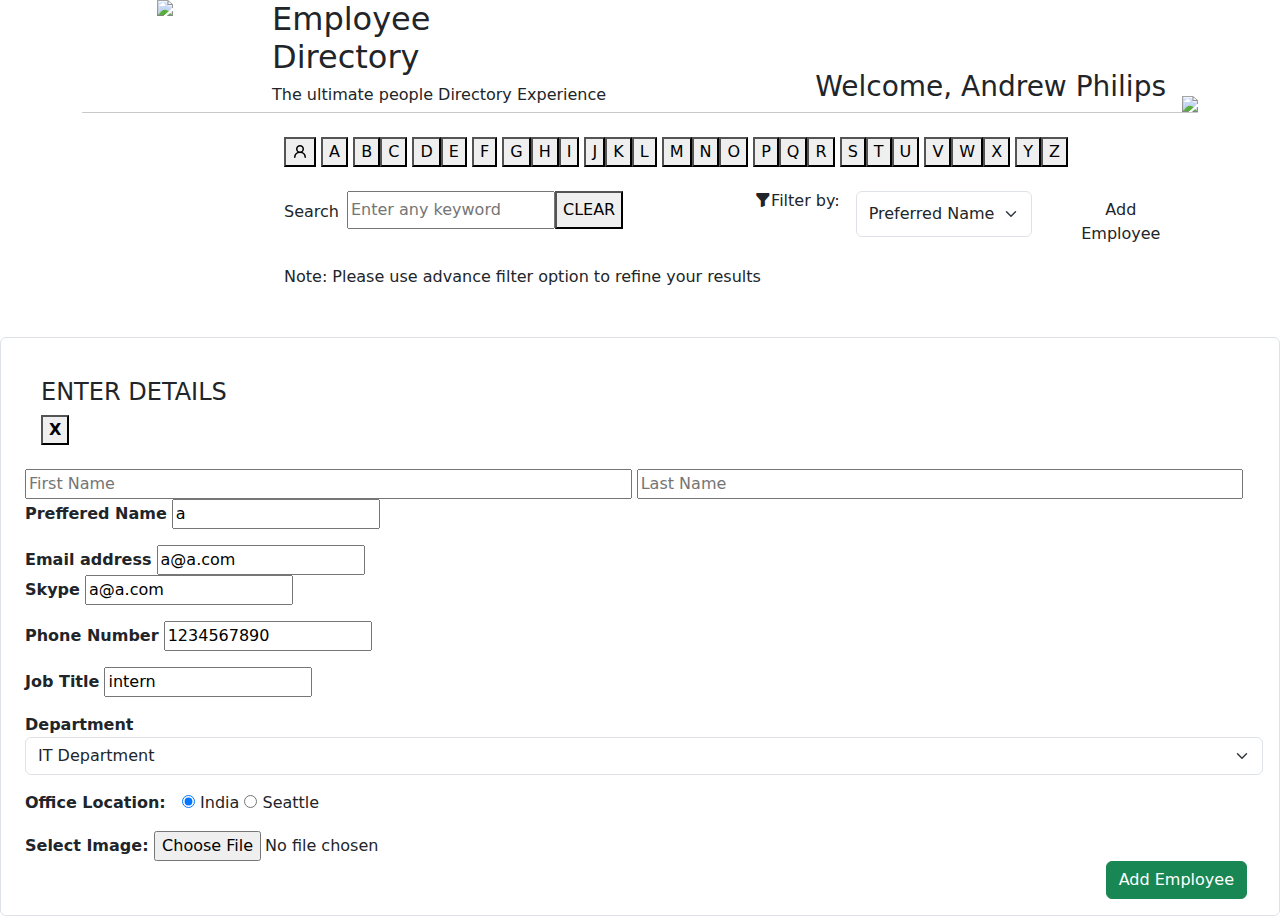
==== index.html @ d5c7f79e "Final Changes" ====
<!doctype html>
<html lang="en">

<head>
    <meta charset="utf-8">
    <meta name="viewport" content="width=device-width, initial-scale=1">
    <title>Saketa</title>
    <link href="https://cdn.jsdelivr.net/npm/bootstrap@5.2.1/dist/css/bootstrap.min.css" rel="stylesheet">

    <script defer src="https://cdn.jsdelivr.net/npm/bootstrap@5.2.1/dist/js/bootstrap.bundle.min.js"></script>

    <link rel="stylesheet" href="index.css">
    <link rel="stylesheet" href="https://cdn.jsdelivr.net/npm/bootstrap-icons@1.8.3/font/bootstrap-icons.css">
    <script defer src="index2.js"></script>
</head>

<body>
    <nav class="container mb-4">
        <div class="row ">
            <div class="col-lg-2 p-0 d-flex justify-content-center"><img src="images/saketa.png"></div>
            <div class=" col-lg-3 align-self-end">
                <h2 class="info" id="color">Employee Directory</h2>
                <h6 style="white-space: nowrap;">The ultimate people Directory Experience</h6>
            </div>
            <div class="col justify-content-end d-flex">
                <h3 class="align-self-end me-3"><span id="color">Welcome</span>, Andrew Philips</h3>
                <img src="images/face.png" class="align-self-end">
            </div>
        </div>
        <hr style="width:100%; margin: auto;">
    </nav>


    <div class="container">
        <div class="row">
            <div class="col-xl-2  col-xs-12 order-last order-xl-first p-0 mb-5">
                <div class="row row-cols-1 row-cols-sm-3 row-cols-xl-1 ms-2 mb-4">
                    <div class="col " id="filter1">
                        <!-- CODE BY JS -->
                    </div>
                    <div class="col" id="filter2">
                        <!-- CODE BY JS -->
                    </div>
                    <div class="col">
                        <div class="col" id="filter3">
                            <!-- Code by JS -->
                        </div>
                        <div class="col" id="filter4">
                            <!-- Code by JS -->
                        </div>
                    </div>
                </div>
            </div>
            <div class="col-xs-12  col-xl-10 ">
                <div class="container">
                    <div class="row-cols-1">
                        <div class="col mb-4">
                            <button id="alphabet" onclick="display('')"><svg xmlns="http://www.w3.org/2000/svg"
                                    viewBox="0 0 16 16" width="16" height="16">
                                    <path fill-rule="evenodd"
                                        d="M10.5 5a2.5 2.5 0 11-5 0 2.5 2.5 0 015 0zm.061 3.073a4 4 0 10-5.123 0 6.004 6.004 0 00-3.431 5.142.75.75 0 001.498.07 4.5 4.5 0 018.99 0 .75.75 0 101.498-.07 6.005 6.005 0 00-3.432-5.142z">
                                    </path>
                                </svg></button>
                            <button id="alphabet" onclick="display('A')" id="apl">A</button>
                            <button id="alphabet" onclick="display('B')">B</button><button id="alphabet"
                                onclick="display('C')">C</button>
                            <button id="alphabet" onclick="display('D')">D</button><button id="alphabet"
                                onclick="display('E')">E</button>
                            <button id="alphabet" onclick="display('F')">F</button>
                            <button id="alphabet" onclick="display('G')">G</button><button id="alphabet"
                                onclick="display('H')">H</button><button id="alphabet" onclick="display('I')">I</button>
                            <button id="alphabet" onclick="display('J')">J</button><button id="alphabet"
                                onclick="display('K')">K</button><button id="alphabet" onclick="display('L')">L</button>
                            <button id="alphabet" onclick="display('M')">M</button><button id="alphabet"
                                onclick="display('N')">N</button><button id="alphabet" onclick="display('O')">O</button>
                            <button id="alphabet" onclick="display('P')">P</button><button id="alphabet"
                                onclick="display('Q')">Q</button><button id="alphabet" onclick="display('R')">R</button>
                            <button id="alphabet" onclick="display('S')">S</button><button id="alphabet"
                                onclick="display('T')">T</button><button id="alphabet" onclick="display('U')">U</button>
                            <button id="alphabet" onclick="display('V')">V</button><button id="alphabet"
                                onclick="display('W')">W</button><button id="alphabet" onclick="display('X')">X</button>
                            <button id="alphabet" onclick="display('Y')">Y</button><button id="alphabet"
                                onclick="display('Z')">Z</button>
                        </div>
                        <div class="col mb-1">
                            <div class="row d-flex">
                                <div class="col-sm-12 col-lg-10 d-md-flex mb-3 justify-content-between">
                                    <div class="d-flex mb-3 ">
                                        <h6 class="align-self-end">Search</h6>
                                        <input type="text" class="form ms-2" placeholder="Enter any keyword" id="search">
                                        <button class="buton" id="clear">CLEAR</button>
                                    </div>
                                    <div id="filterBy_Select" class="d-flex mb-2 ">
                                        <h6 id="filter_by" style="white-space: nowrap;"><i class="bi bi-funnel-fill"></i>Filter by:</h6>
                                        <select class="form-select ms-3" id="select_option" onchange="onchange_filter()">
                                            <option selected value="Preferred_Name">Preferred Name</option>
                                            <option value="First_Name">First Name</option>
                                            <option value="Last_Name">Last Name</option>
                                        </select>
                                    </div>
                                </div>
                                <div class="col-sm-12 col-lg-2  mb-2 ">
                                    <button type="button" id="add_employee" class="btn">Add Employee</button>
                                </div>
                            </div>
                        </div>
                        <p>Note: Please use advance filter option to refine your results</p>
                        <div class="col p-3 " id="display_res">
                            <div class="row row-cols-1 row-cols-sm-2 row-cols-lg-3 row-cols-xl-4" id="row_display">
                                <!-- code by javascript -->
                            </div>

                        </div>
                    </div>
                </div>
            </div>
        </div>
    </div>
    <div class="bg-modal" id="bg_modal">
        <div class="model-content form-control p-3">
            <header class="header p-4">
                <h4 style="display:flex;">ENTER DETAILS</h4>
                <button id="close_button"><b>X</b></button>
            </header>
            <form id="form" class="ps-2">
                <div>
                    <input type="text" class="input_modify1" style="width:49%;" placeholder="First Name"
                        id="input_fname" required>
                    <input type="text" class="input_modify1" style="width:49%;" placeholder="Last Name" id="input_lname"
                        required>
                    <div id="hidden1" style="color:red;display:none;">Please fill out this field correctly!!</div>
                </div>
                <div class="mb-3">
                    <label><b>Preffered Name</b></label>
                    <input type="text" class="input_modify" id="input_pname" value="a"required>
                    <div id="hidden2" style="color:red;display:none;">Please fill out this field correctly!!</div>
                </div>
                <div>
                    <label><b>Email address</b></label>
                    <input type="email" id="input_email" class="input_modify" value="a@a.com" required>
                    <div id="hidden3" style="color:red;display:none;">Please fill out this field correctly!!</div>
                </div>
                <div class="mb-3">
                    <label><b>Skype</b></label>
                    <input type="email" id="input_skype" class="input_modify" value="a@a.com" required>
                    <div id="hidden4" style="color:red;display:none;">Please fill out this field correctly!!</div>
                </div>
                <div class="mb-3">
                    <label><b>Phone Number</b></label>
                    <input type="number" id="input_no" class="input_modify" value="1234567890"required>
                    <div id="hidden5" style="color:red;display:none;">Invalid Phone Number!!</div>
                </div>
                <div class="mb-3">
                    <label><b>Job Title</b></label>
                    <input type="text" id="input_job_title" class="input_modify"  value="intern" required></input>
                    <div id="hidden6" style="color:red;display:none;">Please fill out this field!!</div>
                </div>
                <div class="mb-3">
                    <label><b>Department</b></label>
                    <select class="form-select" id="input_department" class="input_modify">
                        <option selected>IT Department</option>
                        <option>HR Department</option>
                        <option>UX Department</option>
                        <option>Sales Department</option>
                    </select>
                </div>
                <div class="mb-3">
                    <label><b>Office Location: &nbsp;</b></label>
                    <input type="radio" id="radioip" name="radio" checked value="india">
                    <label>India</label>
                    <input type="radio" id="radioip" name="radio" value="seattle">
                    <label>Seattle</label>
                </div>
                <div>
                    <b>Select Image: </b> <input type="file" id="img_selected" accept="images/*">
                    <div id="hidden7" style="color:red;display:none;">Please select Image!!</div>
                </div>
            </form>
            <footer class="d-flex justify-content-end me-3 ">
                <button id="emp_button" type="submit" class="btn btn-success">Add Employee</button>
            </footer>
        </div>
    </div>
    <div id="card_display">
        <div id="card_pop">
            <!-- code by js -->
        </div>
    </div>
    <div id="card_display2">
        <div id="edit_pop">
            <!-- code by js -->
        </div>
    </div>
</body>

</html>
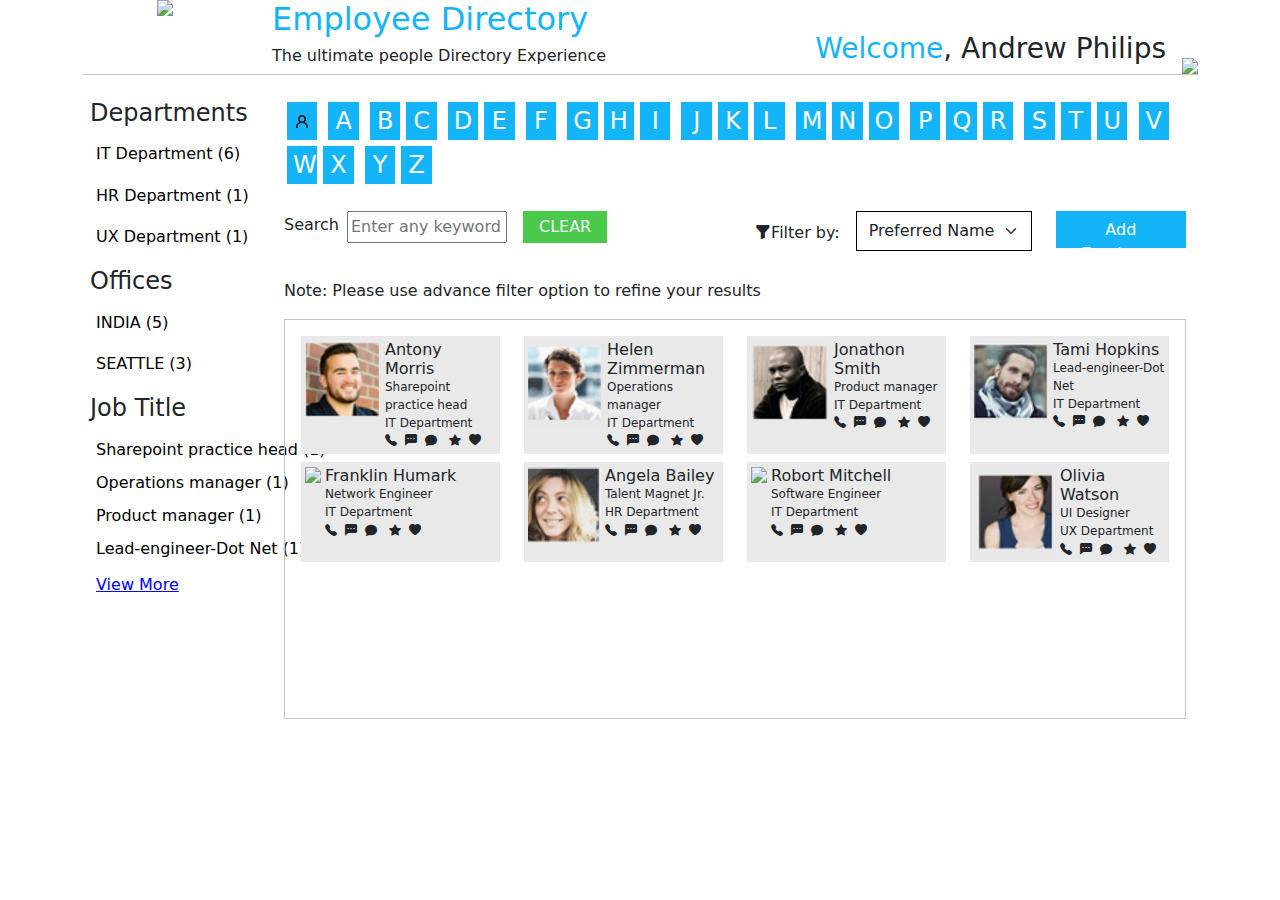
==== commit 7bf0b1c3: "images folder rename" ====
--- a/index.html
+++ b/index.html
@@ -9,9 +9,9 @@
 
     <script defer src="https://cdn.jsdelivr.net/npm/bootstrap@5.2.1/dist/js/bootstrap.bundle.min.js"></script>
 
-    <link rel="stylesheet" href="index.css">
+    <link rel="stylesheet" href="Styles/index.css">
     <link rel="stylesheet" href="https://cdn.jsdelivr.net/npm/bootstrap-icons@1.8.3/font/bootstrap-icons.css">
-    <script defer src="index2.js"></script>
+    <script defer src="Script/index.js"></script>
 </head>
 
 <body>
--- a/Styles/index.css
+++ b/Styles/index.css
@@ -0,0 +1,321 @@
+/* .container
+{
+    border: 1px solid red;
+} */
+@import url("https://cdn.jsdelivr.net/npm/bootstrap-icons@1.8.3/font/bootstrap-icons.css");
+#color
+{
+    color:rgb(20,180,249);
+    white-space: nowrap;
+}
+
+.buton
+{
+    background-color: rgb(75, 201, 75);
+    border: rgb(75, 201, 75);
+    color: aliceblue;
+    margin-left: 2rem;
+    padding-left:1em;
+    padding-right: 1em;
+}
+#button2 
+{
+    border: 1px solid black;
+    background-color: white;
+    margin-left: 1rem;
+}
+#select_option
+{
+    border: 1px solid black;
+    border-radius: 0;
+    max-width: 12rem;
+}
+#search
+{
+    height: 2rem;
+    margin-top: auto;
+    width: 10rem;
+}
+#clear
+{
+    height: 2rem;
+    margin-left: 1rem;
+    margin-top: auto;
+}
+
+#filter_by
+{
+    margin-top: auto;
+}
+
+#add_employee
+{
+    border-radius: 0;
+    background-color: rgb(20,180,249);
+    color: white;
+    height: 1cm;
+}
+#alphabet
+{
+    width: 1.9rem;
+    background-color: rgb(20,180,249);
+    color: white;
+    font-size: 1.5rem;
+    margin:3px;
+    border: none;
+}
+#display_res
+{
+    border: 1px solid rgb(206, 190, 190);
+    min-height: 400px;
+    margin-bottom: 2rem;
+}
+.card
+{
+    border-radius: 0;
+    background-color: rgb(234,233,233);
+    border: none;
+    font-size: 12px;
+    width: 100%;
+}
+#col_card
+{
+    width: 25%;
+}
+.filters_button
+{
+    margin-bottom: 4px;
+    background-color: white;
+    display: block;
+    border:none;
+}
+
+#display_none
+{
+    display: none;
+}
+.val_error
+{
+    color:red;
+}
+
+
+
+.bg-modal
+{
+    width: 100%;
+    height:100%;
+    position: absolute;
+    top: 0;
+    left: 0;
+    background-color:rgba(0, 0, 0, 0.094);
+    justify-content: center;
+    align-items: center;
+    display: none;
+    overflow-y: hidden;
+    overflow-x: hidden;
+}
+#card_display
+{
+    width: 100%;
+    height: 100%;
+    position:absolute;
+    top: 0;
+    left: 0;
+    justify-content: center;
+    background-color:rgba(79, 78, 78, 0.589);
+    align-items: center;
+    display: none;
+    overflow-y: hidden;
+    overflow-x: hidden;
+}
+#card_display2
+{
+    width: 100%;
+    height: 100%;
+    position:fixed;
+    top: 0;
+    left: 0;
+    justify-content: center;
+    background-color:rgba(79, 78, 78, 0.589);
+    align-items: center;
+    display: none;
+    overflow-y: hidden;
+    overflow-x: hidden;
+}
+
+#card_pop
+{
+    background-color: white;
+    padding: 2rem;
+    padding-top:1rem;
+    padding-bottom:1rem;
+    border-radius:3%;
+    border: 2px black solid;
+    margin-top: 4rem;
+    margin-bottom: 4rem;
+    max-height:15cm;
+}
+#edit_pop
+{
+    background-color: white;
+    padding-top:1rem;
+    padding-bottom:1rem;
+    border-radius:3%;
+    border: 2px black solid;
+    margin-top: 4rem;
+    margin-bottom: 4rem;
+    /* overflow-y: scroll;
+    overflow-x: hidden; */
+    max-height:15cm;
+}
+
+
+.model-content
+{
+    padding-bottom: 20px;
+    background-color: white;
+    width: 30%;
+    height: auto;
+}
+.form-control
+{
+margin: 1rem;
+}
+.input_modify
+{
+    width: 100%;
+    display: block;
+    margin: auto;
+    height:35px;
+
+}
+.input_modify1
+{
+    height: 40px;
+}
+.input_modify:hover,.input_modify1:hover
+{
+    box-shadow: 6px 6px 10px rgba(172, 169, 169, 0.562);
+}
+.header
+{
+    display: flex;
+    justify-content:space-around;
+    align-items: center;
+}
+#close_button
+{
+    width: 40px;
+    height: 40px;
+    font-size: 25px;
+    background-color: rgb(255, 255, 255);
+    border: 2px solid red;
+    display: flex;
+    justify-content: center;
+    align-items: center;
+   color: red;
+   border-radius: 50%;
+}
+#close_button:hover
+{
+    box-shadow: 5px 5px 10px rgba(218, 128, 128, 0.719);
+}
+#image
+{
+    display: block;
+    margin: auto;
+    height: 110px;
+    width: 110px;
+    box-shadow: 3px 3px 3px black;
+}
+#image:hover
+{
+    transform: scale(1.2);
+}
+#emp_name
+{
+    display: flex;
+    justify-content: center;
+    color: brown;
+}
+#loc
+{
+    display: flex;
+    justify-content: center;
+    color: rgba(240, 76, 117, 0.954);
+    margin-bottom: 0;
+}
+.details
+{
+    line-height: 1rem;
+    color: rgb(74, 74, 214);
+}
+#button1
+{
+    background-color: rgb(245, 63, 63);
+    border: 1px solid white;
+    color: aliceblue;
+    font-size: auto;
+    white-space: nowrap;
+}
+#button2
+{
+    background-color:rgb(84, 84, 225);
+    border: 1px solid white;
+    color: aliceblue;
+    font-size: auto;
+    white-space: nowrap;
+}
+#button2:hover,#button1:hover
+{
+    box-shadow: 10px 10px 10px rgba(64, 61, 61, 0.719);
+}
+.buttons
+{
+    display: flex;
+    justify-content: space-around;
+}
+#loc:hover
+{
+    transform:scale(1.5);
+}
+.card:hover
+{
+    transform: scale(1.05);
+    box-shadow: 3px 3px 3px black;
+}
+#button3
+{
+    background-color: rgb(87, 225, 83);
+    border: 1px solid white;
+    color: aliceblue;
+    font-size: auto;
+    white-space: nowrap;
+}
+.tabled
+{
+    margin: auto;
+    display: flex;
+    justify-content: center;
+}
+#input_edit1,#input_edit2,#input_edit3,#input_edit4,#input_edit5,#input_edit6,#input_edit7,#input_edit8
+{
+    border: none;
+    color: rgb(16, 16, 248);
+    display:inline-flexbox;
+}
+#input_edit1:hover,#input_edit2:hover,#input_edit3:hover,#input_edit4:hover,#input_edit5:hover,#input_edit6:hover,#input_edit7:hover,#input_edit8:hover
+{
+    transform: scale(1.05);
+}
+#popup_close
+{
+    font-size: 2rem;
+    position:absolute;
+    right:0px;
+}
+.popup_close_div
+{
+    position: relative;
+}